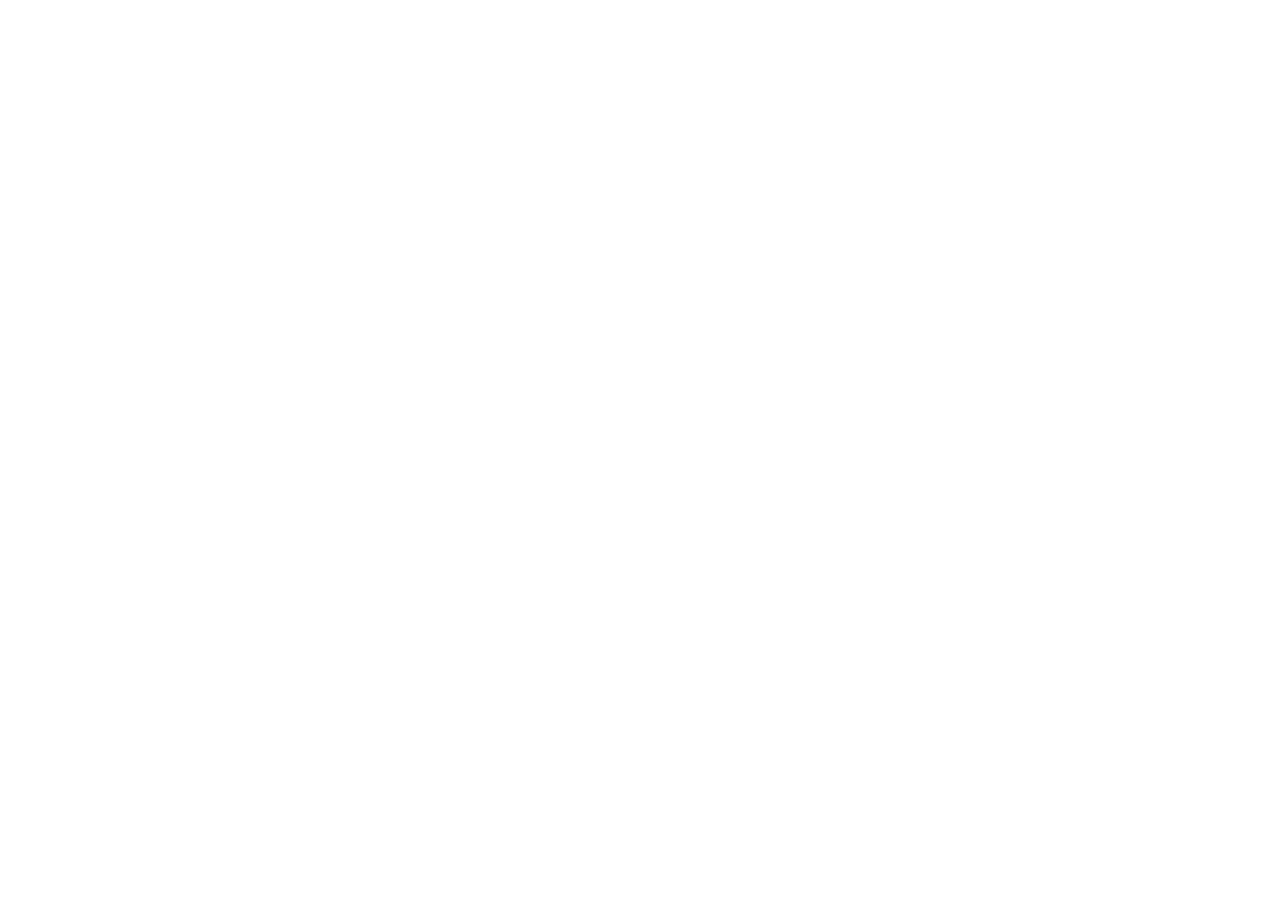
==== Insta_clone/index.html @ 4d706b03 "directory set" ====
<!DOCTYPE html>
<html lang="en">
  <head>
    <meta charset="UTF-8" />
    <meta name="viewport" content="width=device-width, initial-scale=1.0" />
    <title>Document</title>
    <link rel="stylesheet" href="reset.css" />
    <link rel="stylesheet" href="style.css" />
    <script src="main.js"></script>
  </head>
  <body></body>
</html>
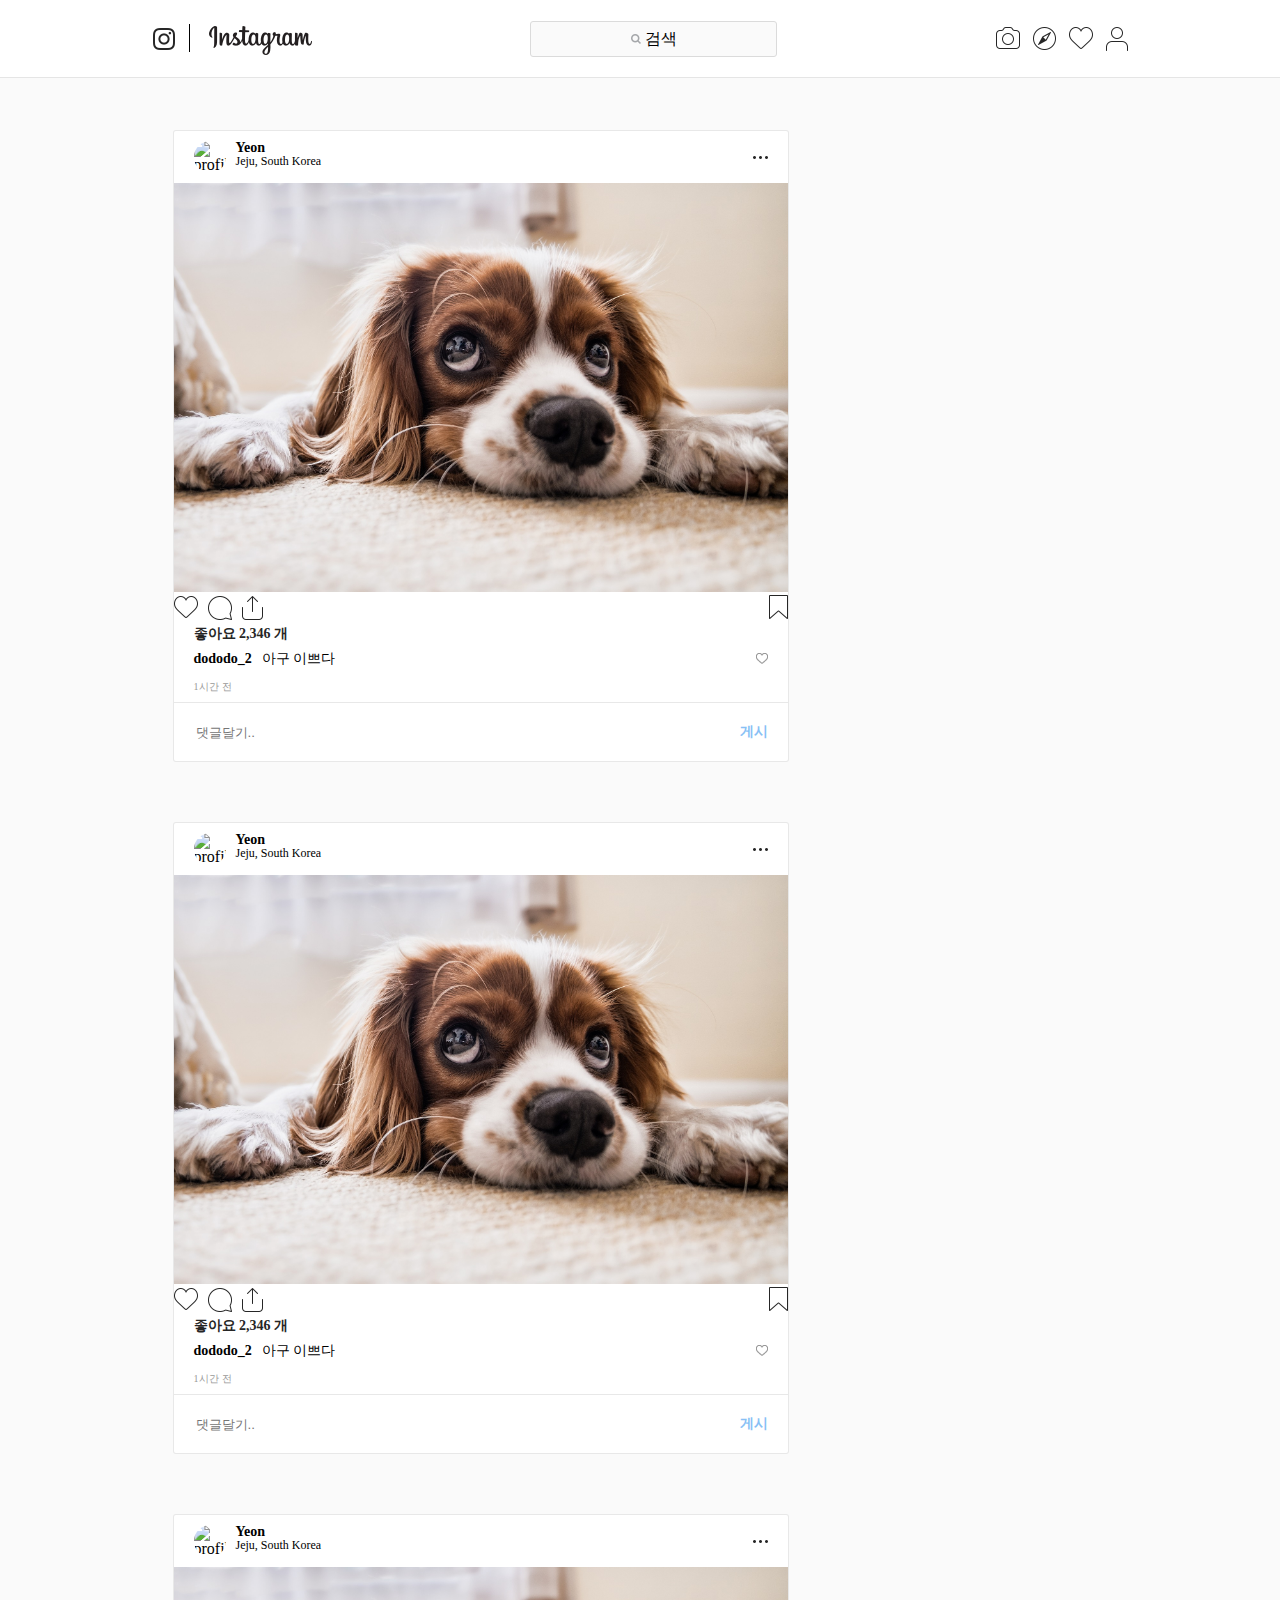
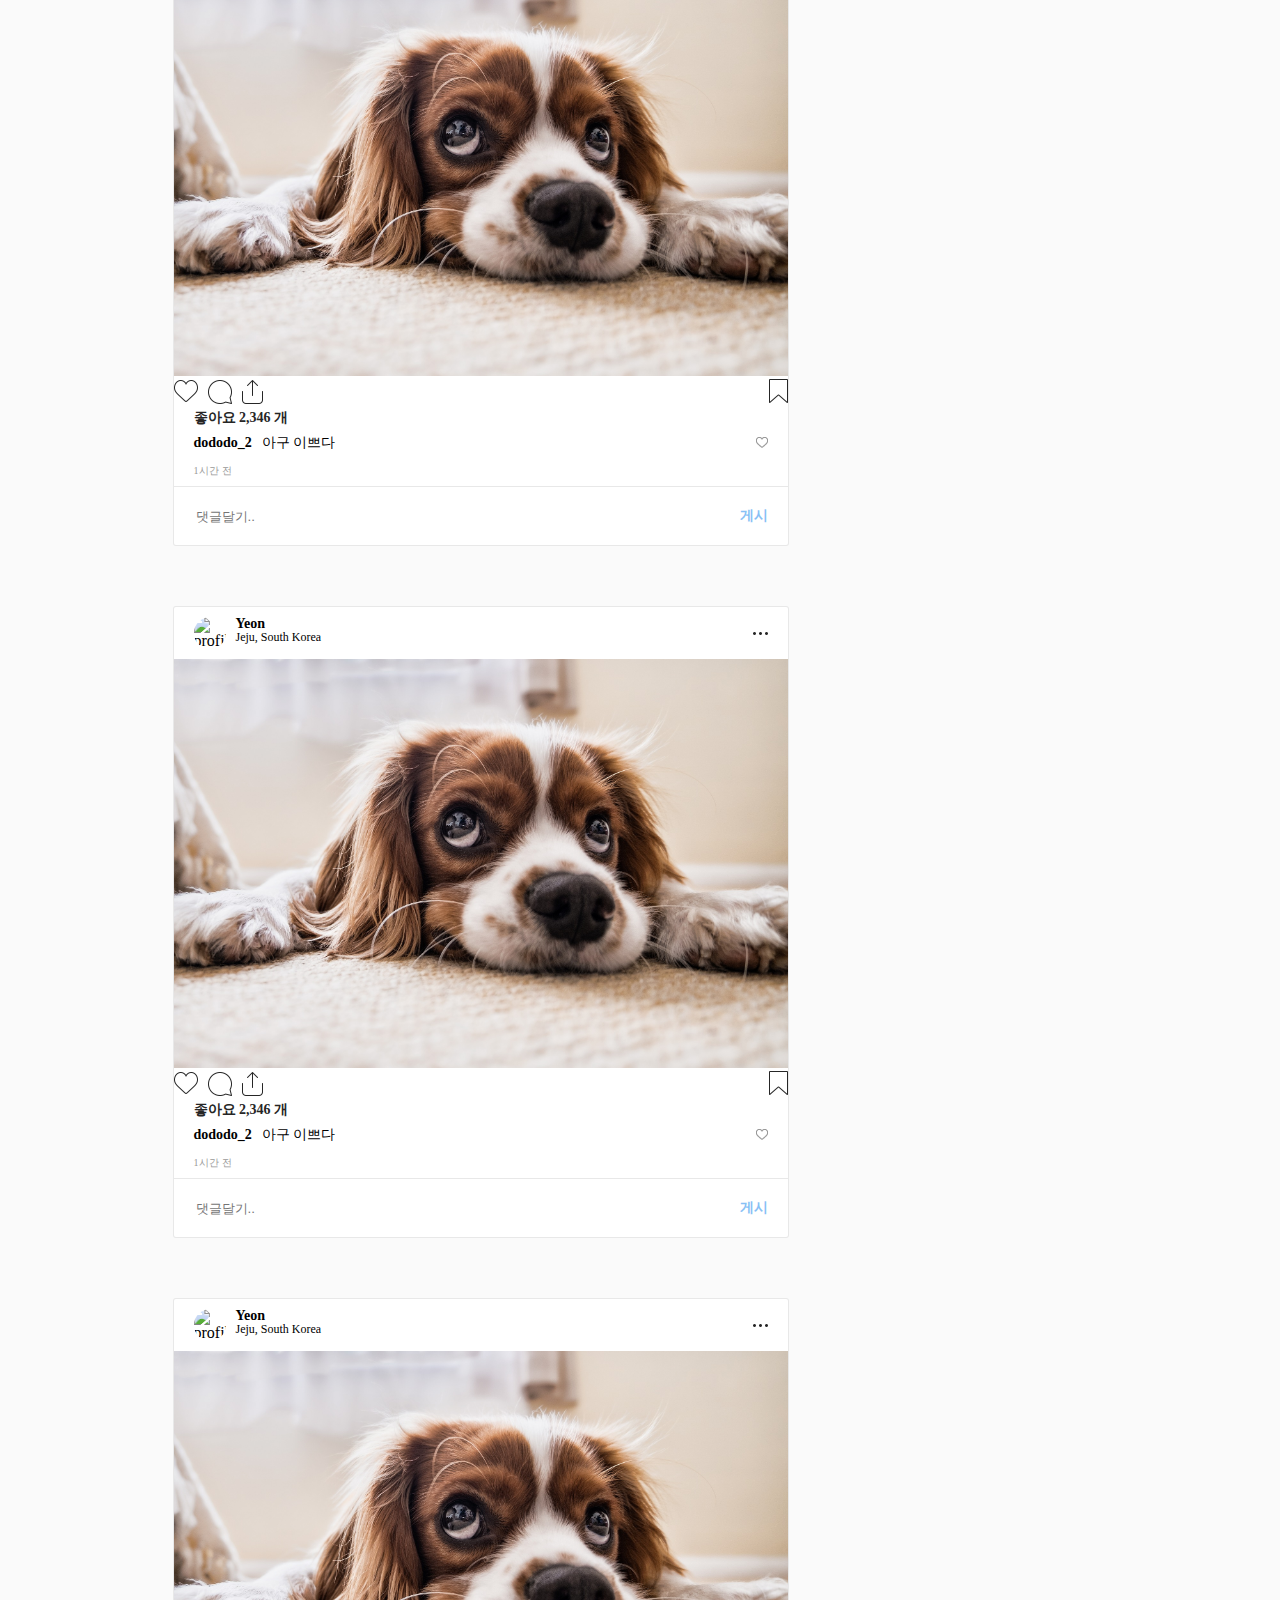
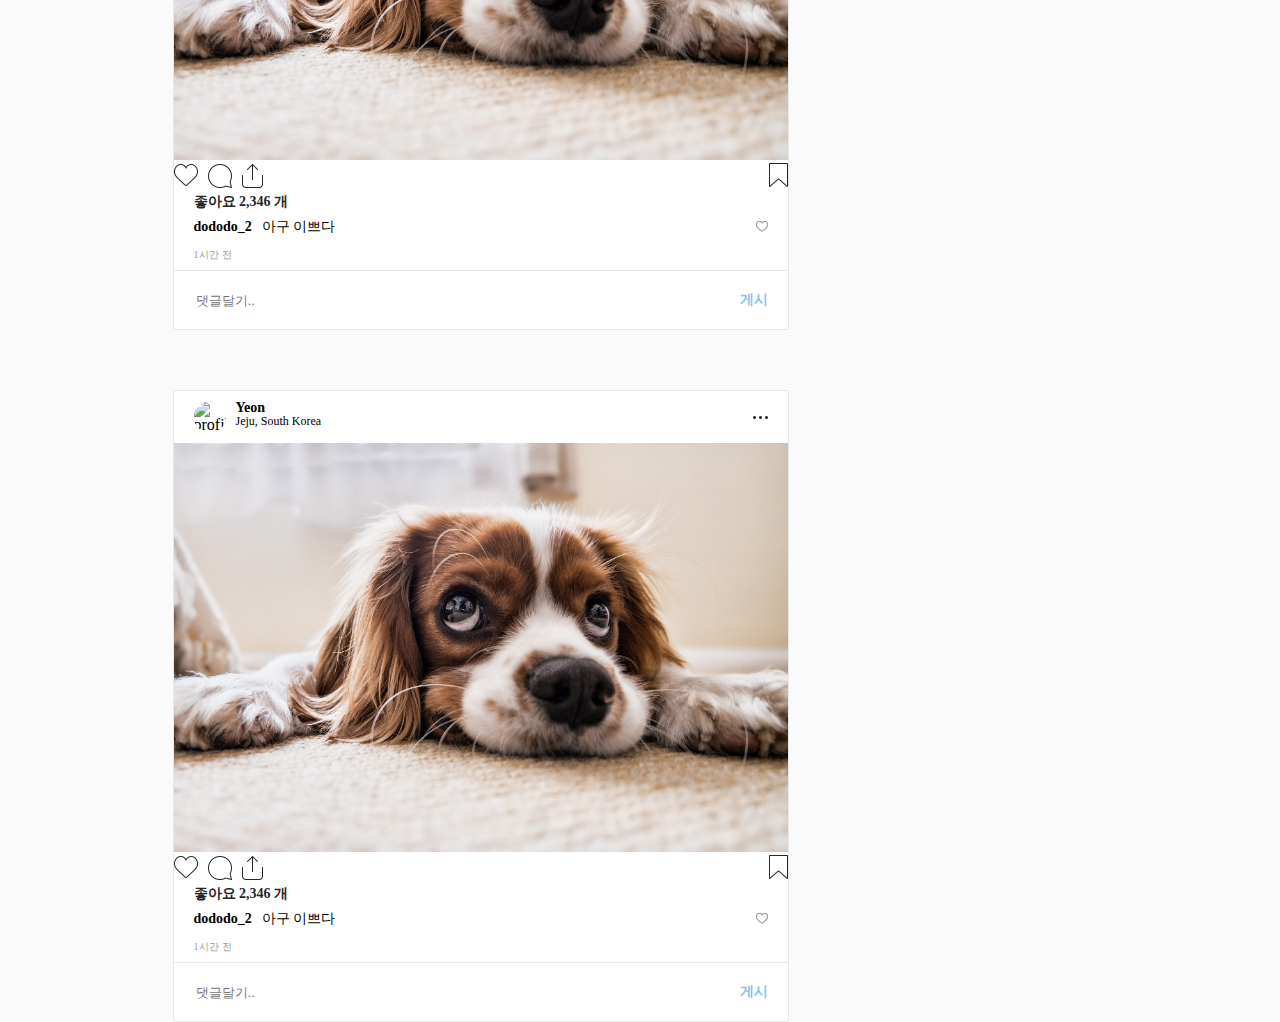
==== commit 67953c99: "instaclone" ====
--- a/Insta_clone/index.html
+++ b/Insta_clone/index.html
@@ -1,12 +1,356 @@
 <!DOCTYPE html>
-<html lang="en">
+<html lang="ko">
   <head>
     <meta charset="UTF-8" />
     <meta name="viewport" content="width=device-width, initial-scale=1.0" />
     <title>Document</title>
-    <link rel="stylesheet" href="reset.css" />
-    <link rel="stylesheet" href="style.css" />
-    <script src="main.js"></script>
+    <link rel="stylesheet" href="css/reset.css" />
+    <link rel="stylesheet" href="css/style.css" />
+    <script src="js/main.js"></script>
   </head>
-  <body></body>
+  <body>
+    <section id="container">
+      <header id="header">
+        <section class="inner">
+          <h1 class="logo">
+            <a href="index.html">
+              <div class="sprite_insta_icon"></div>
+              <div class="sprite_write_logo"></div>
+            </a>
+          </h1>
+          <div class="search_box">
+            <input type="text" placeholder="검색" id="search-field" />
+            <div class="fake_field">
+              <span class="sprite_small_search_icon"></span>
+              <span>검색</span>
+            </div>
+          </div>
+          <div class="right_icons">
+            <div class="sprite_camera_icon"></div>
+            <div class="sprite_compass_icon"></div>
+            <div class="sprite_heart_icon_outline"></div>
+            <div class="sprite_user_icon_outline"></div>
+          </div>
+        </section>
+      </header>
+      <section id="main_container">
+        <div class="inner">
+          <div class="content_box">
+            <article class="contents">
+              <header class="top">
+                <div class="user_container">
+                  <div class="profile_img">
+                    <img src="imgs/thumb.jpg" alt="profile" />
+                  </div>
+                  <div class="user_name">
+                    <div class="nick_name m_text">Yeon</div>
+                    <div class="country s_text">Jeju, South Korea</div>
+                  </div>
+                </div>
+                <div class="sprite_more_icon"></div>
+              </header>
+              <div class="img_section">
+                <div class="trans_inner">
+                  <div>
+                    <img src="imgs/img_section/img01.jpg" alt="visual01" />
+                  </div>
+                </div>
+              </div>
+              <div class="bottom_icons">
+                <div class="left_icons">
+                  <div class="heart_btn">
+                    <div class="sprite_heart_icon_outline"></div>
+                  </div>
+                  <div class="sprite_bubble_icon"></div>
+                  <div class="sprite_share_icon"></div>
+                </div>
+                <div class="right_icon">
+                  <div class="sprite_bookmark_outline"></div>
+                </div>
+              </div>
+              <div class="likes m_text">
+                좋아요
+                <span class="count">2,346</span>
+                개
+              </div>
+              <div class="comment_container">
+                <div class="comment">
+                  <div class="nick_name m_text">dododo_2</div>
+                  <div>아구 이쁘다</div>
+                </div>
+                <div class="small_heart">
+                  <div class="sprite_small_heart_icon_outline"></div>
+                </div>
+              </div>
+              <div class="timer">1시간 전</div>
+              <div class="comment_field">
+                <input type="text" placeholder="댓글달기.." />
+                <div class="upload_btn m_text">게시</div>
+              </div>
+            </article>
+            <article class="contents">
+              <header class="top">
+                <div class="user_container">
+                  <div class="profile_img">
+                    <img src="imgs/thumb.jpg" alt="profile" />
+                  </div>
+                  <div class="user_name">
+                    <div class="nick_name m_text">Yeon</div>
+                    <div class="country s_text">Jeju, South Korea</div>
+                  </div>
+                </div>
+                <div class="sprite_more_icon"></div>
+              </header>
+              <div class="img_section">
+                <div class="trans_inner">
+                  <div>
+                    <img src="imgs/img_section/img01.jpg" alt="visual01" />
+                  </div>
+                </div>
+              </div>
+              <div class="bottom_icons">
+                <div class="left_icons">
+                  <div class="heart_btn">
+                    <div class="sprite_heart_icon_outline"></div>
+                  </div>
+                  <div class="sprite_bubble_icon"></div>
+                  <div class="sprite_share_icon"></div>
+                </div>
+                <div class="right_icon">
+                  <div class="sprite_bookmark_outline"></div>
+                </div>
+              </div>
+              <div class="likes m_text">
+                좋아요
+                <span class="count">2,346</span>
+                개
+              </div>
+              <div class="comment_container">
+                <div class="comment">
+                  <div class="nick_name m_text">dododo_2</div>
+                  <div>아구 이쁘다</div>
+                </div>
+                <div class="small_heart">
+                  <div class="sprite_small_heart_icon_outline"></div>
+                </div>
+              </div>
+              <div class="timer">1시간 전</div>
+              <div class="comment_field">
+                <input type="text" placeholder="댓글달기.." />
+                <div class="upload_btn m_text">게시</div>
+              </div>
+            </article>
+            <article class="contents">
+              <header class="top">
+                <div class="user_container">
+                  <div class="profile_img">
+                    <img src="imgs/thumb.jpg" alt="profile" />
+                  </div>
+                  <div class="user_name">
+                    <div class="nick_name m_text">Yeon</div>
+                    <div class="country s_text">Jeju, South Korea</div>
+                  </div>
+                </div>
+                <div class="sprite_more_icon"></div>
+              </header>
+              <div class="img_section">
+                <div class="trans_inner">
+                  <div>
+                    <img src="imgs/img_section/img01.jpg" alt="visual01" />
+                  </div>
+                </div>
+              </div>
+              <div class="bottom_icons">
+                <div class="left_icons">
+                  <div class="heart_btn">
+                    <div class="sprite_heart_icon_outline"></div>
+                  </div>
+                  <div class="sprite_bubble_icon"></div>
+                  <div class="sprite_share_icon"></div>
+                </div>
+                <div class="right_icon">
+                  <div class="sprite_bookmark_outline"></div>
+                </div>
+              </div>
+              <div class="likes m_text">
+                좋아요
+                <span class="count">2,346</span>
+                개
+              </div>
+              <div class="comment_container">
+                <div class="comment">
+                  <div class="nick_name m_text">dododo_2</div>
+                  <div>아구 이쁘다</div>
+                </div>
+                <div class="small_heart">
+                  <div class="sprite_small_heart_icon_outline"></div>
+                </div>
+              </div>
+              <div class="timer">1시간 전</div>
+              <div class="comment_field">
+                <input type="text" placeholder="댓글달기.." />
+                <div class="upload_btn m_text">게시</div>
+              </div>
+            </article>
+            <article class="contents">
+              <header class="top">
+                <div class="user_container">
+                  <div class="profile_img">
+                    <img src="imgs/thumb.jpg" alt="profile" />
+                  </div>
+                  <div class="user_name">
+                    <div class="nick_name m_text">Yeon</div>
+                    <div class="country s_text">Jeju, South Korea</div>
+                  </div>
+                </div>
+                <div class="sprite_more_icon"></div>
+              </header>
+              <div class="img_section">
+                <div class="trans_inner">
+                  <div>
+                    <img src="imgs/img_section/img01.jpg" alt="visual01" />
+                  </div>
+                </div>
+              </div>
+              <div class="bottom_icons">
+                <div class="left_icons">
+                  <div class="heart_btn">
+                    <div class="sprite_heart_icon_outline"></div>
+                  </div>
+                  <div class="sprite_bubble_icon"></div>
+                  <div class="sprite_share_icon"></div>
+                </div>
+                <div class="right_icon">
+                  <div class="sprite_bookmark_outline"></div>
+                </div>
+              </div>
+              <div class="likes m_text">
+                좋아요
+                <span class="count">2,346</span>
+                개
+              </div>
+              <div class="comment_container">
+                <div class="comment">
+                  <div class="nick_name m_text">dododo_2</div>
+                  <div>아구 이쁘다</div>
+                </div>
+                <div class="small_heart">
+                  <div class="sprite_small_heart_icon_outline"></div>
+                </div>
+              </div>
+              <div class="timer">1시간 전</div>
+              <div class="comment_field">
+                <input type="text" placeholder="댓글달기.." />
+                <div class="upload_btn m_text">게시</div>
+              </div>
+            </article>
+            <article class="contents">
+              <header class="top">
+                <div class="user_container">
+                  <div class="profile_img">
+                    <img src="imgs/thumb.jpg" alt="profile" />
+                  </div>
+                  <div class="user_name">
+                    <div class="nick_name m_text">Yeon</div>
+                    <div class="country s_text">Jeju, South Korea</div>
+                  </div>
+                </div>
+                <div class="sprite_more_icon"></div>
+              </header>
+              <div class="img_section">
+                <div class="trans_inner">
+                  <div>
+                    <img src="imgs/img_section/img01.jpg" alt="visual01" />
+                  </div>
+                </div>
+              </div>
+              <div class="bottom_icons">
+                <div class="left_icons">
+                  <div class="heart_btn">
+                    <div class="sprite_heart_icon_outline"></div>
+                  </div>
+                  <div class="sprite_bubble_icon"></div>
+                  <div class="sprite_share_icon"></div>
+                </div>
+                <div class="right_icon">
+                  <div class="sprite_bookmark_outline"></div>
+                </div>
+              </div>
+              <div class="likes m_text">
+                좋아요
+                <span class="count">2,346</span>
+                개
+              </div>
+              <div class="comment_container">
+                <div class="comment">
+                  <div class="nick_name m_text">dododo_2</div>
+                  <div>아구 이쁘다</div>
+                </div>
+                <div class="small_heart">
+                  <div class="sprite_small_heart_icon_outline"></div>
+                </div>
+              </div>
+              <div class="timer">1시간 전</div>
+              <div class="comment_field">
+                <input type="text" placeholder="댓글달기.." />
+                <div class="upload_btn m_text">게시</div>
+              </div>
+            </article>
+            <article class="contents">
+              <header class="top">
+                <div class="user_container">
+                  <div class="profile_img">
+                    <img src="imgs/thumb.jpg" alt="profile" />
+                  </div>
+                  <div class="user_name">
+                    <div class="nick_name m_text">Yeon</div>
+                    <div class="country s_text">Jeju, South Korea</div>
+                  </div>
+                </div>
+                <div class="sprite_more_icon"></div>
+              </header>
+              <div class="img_section">
+                <div class="trans_inner">
+                  <div>
+                    <img src="imgs/img_section/img01.jpg" alt="visual01" />
+                  </div>
+                </div>
+              </div>
+              <div class="bottom_icons">
+                <div class="left_icons">
+                  <div class="heart_btn">
+                    <div class="sprite_heart_icon_outline"></div>
+                  </div>
+                  <div class="sprite_bubble_icon"></div>
+                  <div class="sprite_share_icon"></div>
+                </div>
+                <div class="right_icon">
+                  <div class="sprite_bookmark_outline"></div>
+                </div>
+              </div>
+              <div class="likes m_text">
+                좋아요
+                <span class="count">2,346</span>
+                개
+              </div>
+              <div class="comment_container">
+                <div class="comment">
+                  <div class="nick_name m_text">dododo_2</div>
+                  <div>아구 이쁘다</div>
+                </div>
+                <div class="small_heart">
+                  <div class="sprite_small_heart_icon_outline"></div>
+                </div>
+              </div>
+              <div class="timer">1시간 전</div>
+              <div class="comment_field">
+                <input type="text" placeholder="댓글달기.." />
+                <div class="upload_btn m_text">게시</div>
+              </div>
+            </article>
+          </div>
+        </div>
+      </section>
+    </section>
+  </body>
 </html>
--- a/Insta_clone/css/style.css
+++ b/Insta_clone/css/style.css
@@ -0,0 +1,300 @@
+.sprite_insta_icon {
+  display: inline-block;
+  background: url("../imgs/background01.png") no-repeat -53px -235px;
+  width: 22px;
+  height: 22px;
+}
+
+.sprite_write_logo {
+  display: inline-block;
+  background: url("../imgs/background01.png") no-repeat -94px -72px;
+  width: 103px;
+  height: 29px;
+}
+
+.sprite_compass_icon {
+  display: inline-block;
+  background: url("../imgs/background01.png") no-repeat -130px -286px;
+  width: 23px;
+  height: 23px;
+}
+
+.sprite_user_icon_outline {
+  display: inline-block;
+  background: url("../imgs/background01.png") no-repeat -272px -182px;
+  width: 22px;
+  height: 24px;
+}
+
+.sprite_heart_icon_outline {
+  display: inline-block;
+  background: url("../imgs/background01.png") no-repeat -52px -261px;
+  width: 24px;
+  height: 22px;
+}
+
+.sprite_small_search_icon {
+  display: inline-block;
+  background: url("../imgs/background01.png") no-repeat -337px -246px;
+  width: 10px;
+  height: 10px;
+}
+
+.sprite_more_icon {
+  display: inline-block;
+  background: url("../imgs/background01.png") no-repeat -301px -218px;
+  width: 15px;
+  height: 3px;
+}
+
+.sprite_bubble_icon {
+  display: inline-block;
+  background: url("../imgs/background01.png") no-repeat -239px -202px;
+  width: 24px;
+  height: 24px;
+}
+
+.sprite_share_icon {
+  display: inline-block;
+  background: url("../imgs/background01.png") no-repeat -324px -52px;
+  width: 21px;
+  height: 24px;
+}
+
+.sprite_bookmark_outline {
+  display: inline-block;
+  background: url("../imgs/background01.png") no-repeat -237px -286px;
+  width: 19px;
+  height: 24px;
+}
+.sprite_bookmark_outline.on {
+  background: url("../imgs/background01.png") no-repeat -159px -286px;
+  width: 19px;
+  height: 24px;
+}
+
+.sprite_small_heart_icon_outline {
+  display: inline-block;
+  background: url("../imgs/background01.png") no-repeat -323px -274px;
+  width: 12px;
+  height: 11px;
+}
+
+.sprite_camera_icon {
+  display: inline-block;
+  background: url("../imgs/background01.png") no-repeat -271px -104px;
+  width: 24px;
+  height: 22px;
+}
+
+.sprite_insta_big_logo {
+  display: inline-block;
+  background: url("../imgs/background02.png") no-repeat -98px -150px;
+  width: 175px;
+  height: 51px;
+}
+
+.sprite_plus_icon {
+  display: inline-block;
+  background: url("../imgs/background01.png") no-repeat -187px -202px;
+  width: 23px;
+  height: 23px;
+}
+.m_text {
+  font-size: 14px;
+  font-weight: bold;
+}
+.s_text {
+  font-size: 12px;
+}
+body {
+  background: #fafafa;
+}
+#header {
+  width: 100%;
+  position: absolute;
+  left: 0;
+  top: 0;
+  z-index: 999;
+  background: white;
+  border-bottom: 1px solid rgba(0, 0, 0, 0.1);
+}
+#header .inner {
+  width: 975px;
+  height: 77px;
+  margin: 0 auto;
+  display: flex;
+  justify-content: space-between;
+  align-items: center;
+}
+#header .inner .logo > a {
+  color: transparent;
+}
+#header .inner .logo .sprite_insta_icon {
+  position: relative;
+  margin-right: 30px;
+}
+#header .inner .logo .sprite_insta_icon:after {
+  content: "";
+  width: 1px;
+  height: 28px;
+  background: #000;
+  position: absolute;
+  right: -15px;
+  top: -4px;
+}
+#header .inner .logo div {
+  vertical-align: middle;
+}
+#header .inner .logo div:nth-child(2) {
+  transform: translateY(2px);
+}
+#header .search_box {
+  position: relative;
+}
+#search-field {
+  width: 185px;
+  height: 28px;
+  background: #fafafa;
+  border: 1px solid #dbdbdb;
+  border-radius: 3px;
+  padding: 3px 30px;
+  color: #999;
+  font-weight: 400;
+  text-align: left;
+  font-size: 14px;
+  outline: none;
+}
+#search-field::placeholder {
+  font-size: 0;
+}
+#search-field:focus::placeholder {
+  font-size: 14px;
+}
+#header .search_box .fake_field {
+  position: absolute;
+  left: 50%;
+  top: 50%;
+  transform: translate(-50%, -50%);
+  pointer-events: none;
+}
+#search-field:focus ~ .fake_field > span:nth-child(1) {
+  transform: translateX(-105px);
+}
+#search-field:focus ~ .fake_field > span:nth-child(2) {
+  display: none;
+}
+#header .right_icons {
+  width: 132px;
+  display: flex;
+  justify-content: space-between;
+}
+#header .right_icons > div {
+}
+#main_container {
+  padding-top: 130px;
+  display: flex;
+  justify-content: center;
+}
+#main_container .inner {
+  width: 935px;
+  height: 500px;
+}
+
+.contents_box {
+}
+.contents {
+  width: 614px;
+  /* height: 500px; */
+  border: 1px solid rgba(0, 0, 0, 0.09);
+  border-radius: 3px;
+  margin-bottom: 60px;
+  background: white;
+}
+.contents .top {
+  display: flex;
+  justify-content: space-between;
+  align-items: center;
+  padding: 10px 20px;
+}
+.contents .top .profile_img {
+  width: 32px;
+  height: 32px;
+  border-radius: 50%;
+  overflow: hidden;
+  margin-right: 10px;
+}
+.contents .top .profile_img img {
+  width: 100%;
+}
+.contents .top .user_container {
+  display: flex;
+}
+.contents .img_section img {
+  width: 100%;
+}
+.contents .bottom_icons{
+  display: flex;
+  justify-content: space-between;
+  align-items: center;
+}
+.contents .bottom_icons .left_icons{
+  display: flex;
+}
+.contents .bottom_icons .left_icons > div{
+margin-right: 10px;
+cursor: pointer;
+}
+.contents .bottom_icons .right_icon > div{
+  cursor: pointer;
+}
+.contents .likes{
+padding: 5px 20px;
+color: #262626;
+}
+.contents .comment_container{
+  display: flex;
+  justify-content: space-between;
+  align-items: center;
+  padding: 5px 20px;
+}
+.contents .comment_container .comment{
+  display: flex;
+  font-size: 14px;
+}
+.contents .comment_container .comment .nick_name{
+  margin-right: 10px;
+}
+.contents .timer{
+  font-size: 10px;
+  letter-spacing: 0.2px;
+  color: #999;
+  border-bottom: 1px solid rgba(0, 0, 0, 0.09);
+  padding: 10px 20px;
+}
+.contents .comment_field{
+  min-height: 56px;
+  padding: 0 20px;
+  position: relative;
+}
+.contents .comment_field input{
+  width: 100%;
+  height: 56px;
+  border: none;
+  outline: none;
+  background: transparent;
+}
+.contents .comment_field input:focus ~ .upload_btn{
+  pointer-events: initial;
+  opacity: 1;
+}
+.contents .comment_field .upload_btn{
+  color: #3897f0;
+  position: absolute;
+  right: 20px;
+  top: 50%;
+  transform: translateY(-50%);
+  cursor: pointer;
+  pointer-events: none;
+  opacity: 0.6;
+}